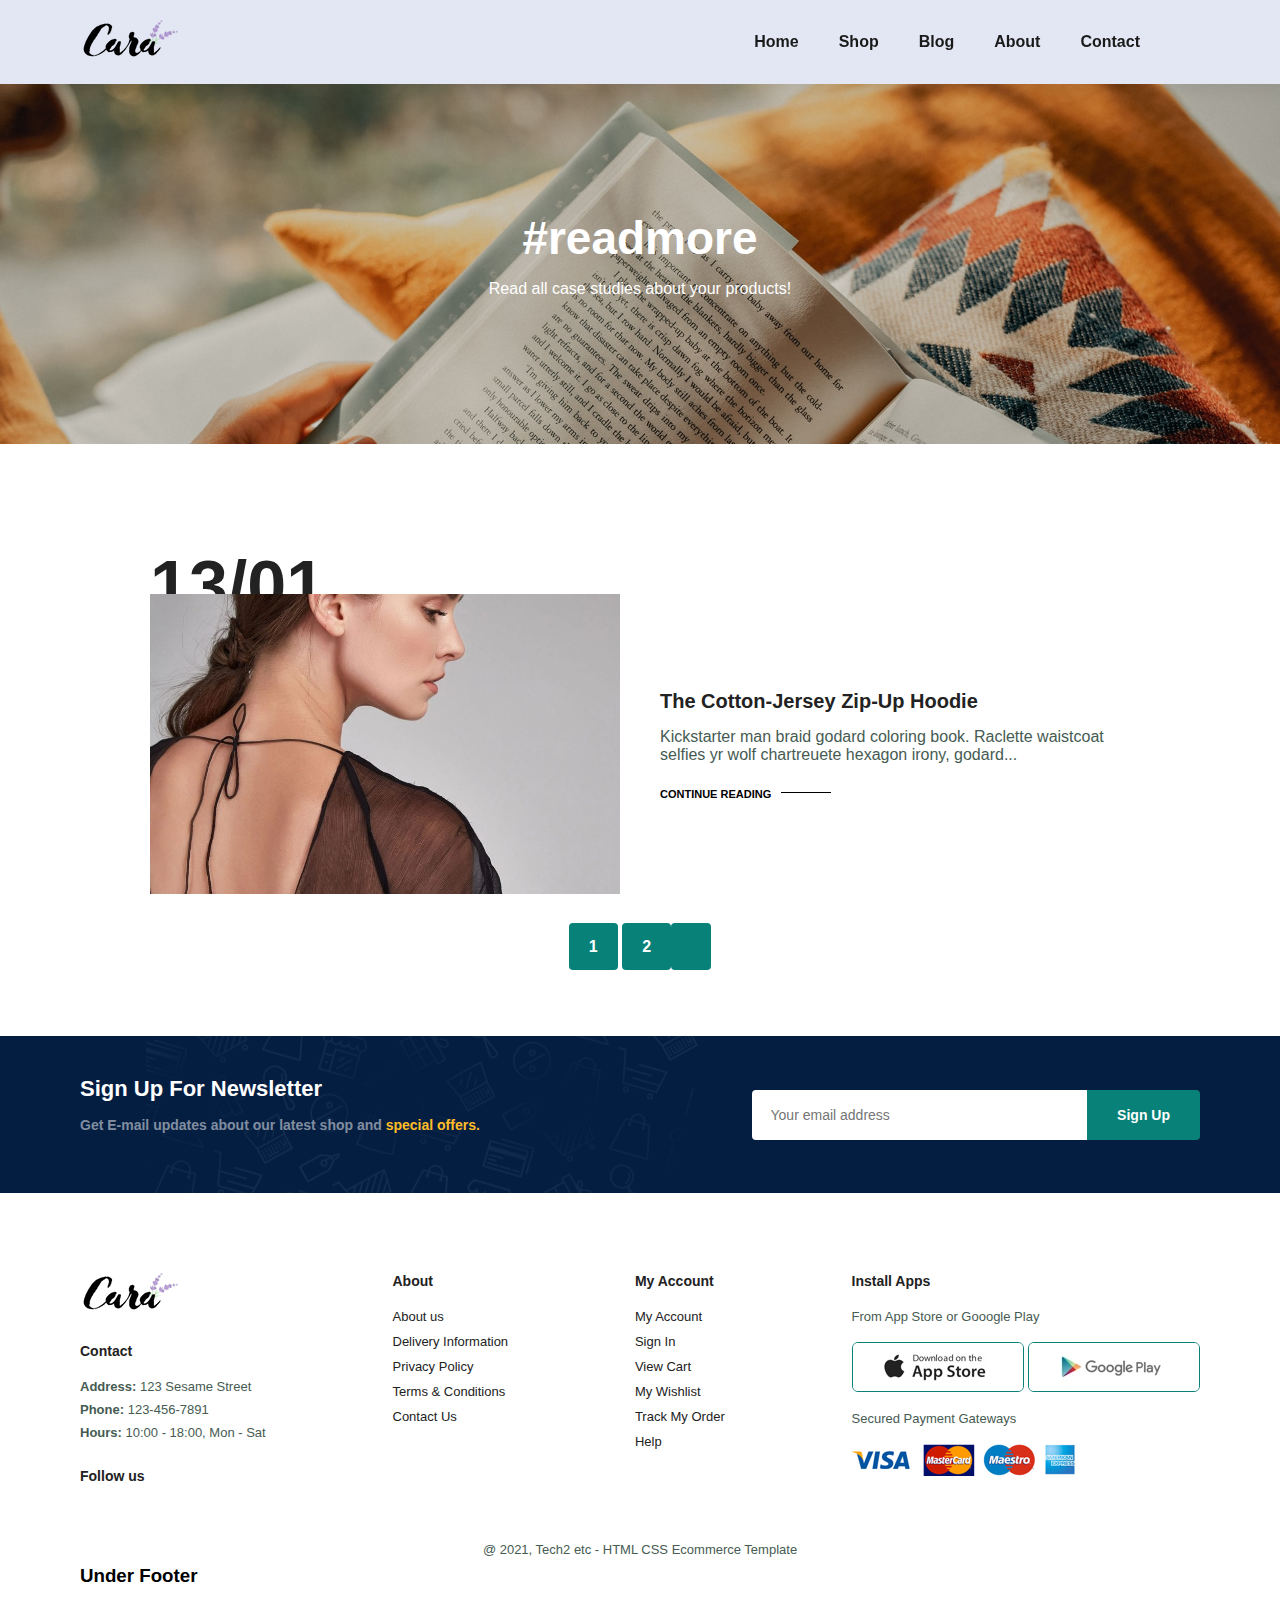
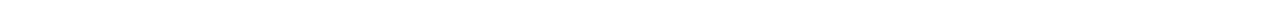
==== blog.html @ 8a9cee1c "Commiting ecommerece website" ====
<!DOCTYPE html>
<html lang="en">
  <head>
    <meta charset="UTF-8">
    <meta name="viewport" content="width=device-width, initial-scale=1.0">
    <meta http-equiv="X-UA-Compatible" content="ie=edge">
    <title>HTML 5 Boilerplate</title>
    <link rel="stylesheet" href="styles.css">
    <link rel="stylesheet" href="https://use.fontawesome.com/releases/v5.15.4/css/all.css" integrity="sha384-DyZ88mC6Up2uqS4h/KRgHuoeGwBcD4Ng9SiP4dIRy0EXTlnuz47vAwmeGwVChigm" crossorigin="anonymous"/>

  </head>
  <body> 
    <section id="header">
        <a href="#"><img src="images/logo.png" class="logo" alt="logo-pic"></a>

        <div>
            <ul id="navbar">
                <li><a href="index.html">Home</a></li>
                <li><a href="shop.html">Shop</a></li>
                <li><a class="active" href="blog.html">Blog</a></li>
                <li><a href="about.html">About</a></li>
                <li><a href="contact.html">Contact</a></li>
                <li><a href="cart.html"><i id="lg-bag" class="fas fa-shopping-cart"></i></a></li>
                <a href="#" id="close"><i class="far fa-times"></i></a>
            </ul>
        </div>
        <div id="mobile">
          <a href="cart.html"><i class="fas fa-shopping-cart"></i></a>
          <i id="bar" class="fas fa-outdent"></i>
        </div>
    </section>

    <section id="page-header" class="blog-header">
      <h2>#readmore</h2>
      <p>Read all case studies about your products! </p>
    </section>

    <section id="blog">
        <div class="blog-box">
            <div class="blog-img">
                <img src="images/blog/b1.jpg" alt="">
            </div>
            <div class="blog-details">
                <h4>The Cotton-Jersey Zip-Up Hoodie</h4>
                <p>Kickstarter man braid godard coloring book. Raclette waistcoat selfies 
                    yr wolf chartreuete hexagon irony, godard...
                </p>
                <a href="#">CONTINUE READING</a>
            </div>
            <h1>13/01</h1>
        </div>
    </section>

    <section id="pagination" class="section-p1">
      <a href="#">1</a>
      <a href="#">2</a>
      <a href="#"><i class="fas fa-long-arrow-alt-right"></i></a>
    </section>

    <section id="newsletter" class="section-p1 section-m1">
      <div class="newstext">
        <h4>Sign Up For Newsletter</h4>
        <p>Get E-mail updates about our latest shop and <span>special offers.</span></p>
      </div>
      <div class="form">
        <input type="text" placeholder="Your email address">
        <button class="normal">Sign Up</button>
      </div>
      
    </section>
    
    <footer class="section-p1">
      <div class="col">
        <img class="logo" src="images/logo.png" alt="logo pic">
        <h4>Contact</h4>
        <p><strong>Address: </strong> 123 Sesame Street</p>
        <p><strong>Phone: </strong> 123-456-7891</p>
        <p><strong>Hours: </strong> 10:00 - 18:00, Mon - Sat </p>
        <div class="follow">
          <h4>Follow us</h4>
          <div class="icon">
            <i class="fab fa-facebook-f"></i>
            <i class="fab fa-twitter"></i>
            <i class="fab fa-instagram"></i>
            <i class="fab fa-pinterest-p"></i>
            <i class="fab fa-youtube"></i>
          </div>
        </div>
      </div>

      <div class="col">
        <h4>About</h4>
        <a href="#">About us</a>
        <a href="#">Delivery Information</a>
        <a href="#">Privacy Policy</a>
        <a href="#">Terms & Conditions</a>
        <a href="#">Contact Us</a>
      </div>

      <div class="col">
        <h4>My Account</h4>
        <a href="#">My Account</a>
        <a href="#">Sign In</a>
        <a href="#">View Cart</a>
        <a href="#">My Wishlist</a>
        <a href="#">Track My Order</a>
        <a href="#">Help</a>
      </div>

      <div class="col install">
        <h4>Install Apps</h4>
        <p>From App Store or Gooogle Play</p>
        <div class="row">
          <img src="images/pay/app.jpg" alt="">
          <img src="images/pay/play.jpg" alt="">
        </div>
        <p>Secured Payment Gateways</p>
        <img src="images/pay/pay.png" alt="">
      </div>

      <div class="copyright">
        <p>@ 2021, Tech2 etc - HTML CSS Ecommerce Template</p>
      </div>
      <div class="under-footer">
        <h3>Under Footer</h3>
      </div>
    </footer>






	<script src="script.js"></script>
  </body>
</html>
---- styles.css ----
@import url('https://fonts.googleapis.com/css2?family=Italiana&family=Outfit&display=swap');

*{
    margin: 0;
    padding: 0;
    box-sizing: border-box;
    font-family:'Spartan', sans-serif;
}

h1{
    font-size: 50px;
    line-height: 64px;
    color: #222;
}

h2{
    font-size: 46px;
    line-height: 54px;
    color: #222;
}

h4{
    font-size: 20px;
    color: #222;
}

h6{
    font-weight: 700;
    font-size: 12px;
}

p{
    font-size: 16px;
    color: #465b52;
    margin: 15px 0 20px 0;
}

.section-p1{
    padding: 40px 80px;
}

.section-m1{
    margin: 40px 0;
}

button.normal{
    font-size: 14px;
    font-weight: 600;
    padding: 15px 30px;
    color: #000;
    background-color: #fff;
    border-radius: 4px;
    cursor: pointer;
    border: none;
    outline: none;
    transition: 0.2s;
}

button.white{
    font-size: 13px;
    font-weight: 600;
    padding: 11px 18px;
    color: #fff;
    background-color: transparent;
    border-radius: 4px;
    cursor: pointer;
    border: 1px solid #fff;
    outline: none;
    transition: 0.2s;
}

body{
    width: 100%;
}

#header{
    display: flex;
    align-items: center;
    justify-content: space-between;
    padding: 20px 80px;
    background: #E3E6F3;
    box-shadow: 0 5px 15px rgba(0, 0, 0, 0.06);
    z-index: 999;
    position: sticky;
    top: 0;
    left: 0;
}

#navbar{
    display: flex;
    align-items: center;
    justify-content: center;
}

#navbar li{
    list-style: none;
    padding: 0 20px;
    position: relative;
}

#navbar li a{
    text-decoration: none;
    font-size: 16px;
    font-weight: 600;
    color: #1a1a1a;
    transition: 0.3 ease;
}

#navbar li a:hover,
#navbar li a:active{
    color: #088178;
}

#mobile{
    display: none;
    align-items: center;

}

#navbar li a:active::after,
#navbar li a:hover::after{
    content:"";
    width: 30%;
    height: 2px;
    background: #088178;
    position: absolute;
    bottom: -4px;
    left: 20px;
}

/* Hero Page */
#hero{
    background-image: url("images/hero4.png");
    height: 90vh;
    width: 100%;
    background-size: cover;
    background-position: top 25% right 0%;
    padding: 0 80px;
    display: flex;
    flex-direction: column;
    align-items: flex-start; 
    justify-content: center;
}

#hero h4{
    padding-bottom: 15px;
}

#hero h1{
    color: #088178;
}

#hero button{
    background-image: url("images/button.png");
    background-color: transparent;
    color: #088178;
    border: 0;
    padding: 14px 80px 14px 65px;
    background-repeat: no-repeat;
    cursor: pointer;
    font-weight: 700;
    font-size: 15px;
}

#feature{
    display: flex;
    align-items: center;
    justify-content: space-between;
    flex-wrap: wrap;
}

#feature .fe-box{
    width: 180px;
    text-align: center;
    padding: 25px 15px;
    box-shadow: 20px 20px 34px rgba(0, 0, 0, 0.03);
    border: 1px solid #cce7d0;
    border-radius: 4px;
    margin: 15px 0;
}

#feature .fe-box:hover{
    box-shadow: 10pc 10px 54px rgba(0, 0, 0, 0.03);
}

#feature .fe-box img{
    width: 100%;
    margin-bottom: 10px;
}

#feature .fe-box h6{
    display: inline-block;
    padding: 9px 8px 6px 8px;
    line-height: 1;
    border-radius: 4px;
    color: #088178;
    background-color: #fddde4;
}

#feature .fe-box:nth-child(2) h6{
    background-color: #cdebbc;

}

#feature .fe-box:nth-child(3) h6{
    background-color: #d1e8f2;

}

#feature .fe-box:nth-child(4) h6{
    background-color: #cdd4f8;

}

#feature .fe-box:nth-child(5) h6{
    background-color: #f6dbf6;

}

#feature .fe-box:nth-child(6) h6{
    background-color: #fff2e5;

}

#product1 {
    text-align: center;
}

#product1 .pro-container{
    display: flex;
    justify-content: space-between;
    padding-top: 20px;
    flex-wrap: wrap;
}

#product1 .pro{
    width: 23%;
    min-width: 250px;
    padding: 10px 12px;
    border: 1px solid #cce7d0;
    border-radius: 20px;
    cursor: pointer;
    box-shadow: 20px 20px 30px rgba(0, 0, 0, 0.02);
    margin: 15px 0;
    transition: 0.2s ease;
    position: relative;
}

#product1 .pro:hover{
    box-shadow: 20px 20px 30px rgba(0, 0, 0, 0.02);

}

#product1 .pro img{
    width: 100%;
    border-radius: 20px;
}

#product1 .pro .des{
    text-align: start;
    padding: 10px 0;

}

#product1 .pro .des span{
    color: #606063;
    font-size: 12px;
}

#product1 .pro .des h5{
    padding-top: 7px;
    color: #1a1a1a;
    font-size: 14px;
}

#product1 .pro .des i{
    font-size: 12px;
    color: rgb(243, 181, 25);

} 

#product1 .pro .des h4{
    padding-top: 7px;
    font-size: 15px;
    font-weight: 700;
    color: #088178;
}

#product1 .pro .cart{
    width: 40px;
    height: 40px;
    line-height: 40px;
    border-radius: 50px;
    background-color: #e8f6ea;
    font-weight: 500;
    color: #088178;
    position: absolute;
    bottom: 20px;
    right: 10px;
}

#banner{
    display: flex;
    flex-direction: column;
    justify-content: center;
    align-items: center;
    text-align: center;
    background-image: url("images/banner/b2.jpg");
    width: 100%;
    height: 40vh;
    background-size: cover;
    background-position: center;
}

#banner h4{
    color: #fff;
    font-size: 16px;
}

#banner h2{
    color: #fff;
    font-size: 30px;
    padding: 10px 0;
}

#banner h2 span{
    color: #ef3636;
}

#banner button:hover{
    background: #088178;
    color: #fff;

}

#sm-banner{
    display: flex;
    justify-content: space-between;
    flex-wrap: wrap;
}

#sm-banner .banner-box{
    display: flex;
    flex-direction: column;
    justify-content: center;
    align-items: flex-start;
    background-image: url("images/banner/b17.jpg");
    min-width: 580px;
    height: 50vh;
    background-size: cover;
    background-position: center;
    padding: 30px;
}

#sm-banner .banner-box2{
    background-image: url("images/banner/b10.jpg");

}

#sm-banner h4{
    color: #fff;
    font-size: 20px;
    font-weight: 300;
}
#sm-banner h2{
    color: #fff;
    font-size: 28px;
    font-weight: 800;
}
#sm-banner span{
    color: #fff;
    font-size: 14px;
    font-weight: 500;
    padding-bottom: 15px;
}

#sm-banner .banner-box:hover button{
    background: #088178;
    border: 1px solid #088178;
}

#banner3{
    display: flex;
    justify-content: space-between;
    flex-wrap: wrap;
    padding: 0 80px;
}

#banner3  .banner-box{
    display: flex;
    flex-direction: column;
    justify-content: center;
    align-items: flex-start;
    background-image: url("images/banner/b7.jpg");
    min-width: 30%;
    height: 30vh;
    background-size: cover;
    background-position: center;
    padding: 20px;
    margin-bottom: 20px;
}

#banner3  .banner-box2{
    background-image: url("images/banner/b4.jpg");
}

#banner3  .banner-box3{
    background-image: url("images/banner/b18.jpg");
}

#banner3  h2{
    color: white;
    font-weight: 900;
    font-size: 22px;
}

#banner3  h3{
    color: #ec544e;
    font-weight: 800;
    font-size: 15px;
}

#newsletter{
    display: flex;
    justify-content: space-between;
    flex-wrap: wrap;
    align-items: center;
    background-image: url("images/banner/b14.png");
    background-repeat: no-repeat;
    background-position: 20% 30%;
    background-color: #041e42;
}

#newsletter h4{
    font-size: 22px;
    font-weight: 700;
    color: #fff;
}

#newsletter p{
    font-size: 14px;
    font-weight: 600;
    color: #818ea0;
}
#newsletter p span{
    color: #ffbd27;
}

#newsletter .form{
    display: flex;
    width: 40%;
}

#newsletter input{
    height: 3.125rem;
    padding: 0 1.25em;
    font-size: 14px;
    width: 100%;
    border: 1px solid transparent;
    border-radius: 4px;
    outline: none;
    border-top-right-radius: 0;
    border-bottom-right-radius: 0;
}

#newsletter button{
    background-color: #088178;
    color: #fff;
    white-space: nowrap;
    border-top-left-radius: 0;
    border-bottom-left-radius: 0;
}

footer{
    display: flex;
    flex-wrap: wrap;
    justify-content: space-between; 
}

footer .col{
    display: flex;
    flex-direction: column;
    align-items: flex-start;
    margin-bottom: 20px; 
}

footer .logo{
    margin-bottom: 30px;
}

footer h4{
    font-size: 14px;
    padding-bottom: 20px;
}

footer p{
    font-size: 13px;
    margin: 0 0 8px 0;
}


footer a{
    font-size: 13px;
    text-decoration: none;
    color: #222;
    margin-bottom: 10px;
}

footer .follow{
    margin-top: 20px;
}

footer .follow i{
    color: #465b52;
    padding-right: 4px;
    cursor: pointer;
}

footer .install .row img{
    border: 1px solid #088178;
    border-radius: 6px;
}

footer .install img{
    margin: 10px 0px 15px 0;
}

footer .follow i:hover,
footer a:hover {
    color: #088178;
}

footer .copyright{
    width: 100%;
    text-align: center;
}

/* Media Query */
@media (max-width: 799px){
    .section-p1{
        padding: 40px 40px;
    }
    #navbar {
        display: flex;
        flex-direction: column;
        align-items: center;
        justify-content: center;
        position: fixed;
        top: 0;
        right: -300px;
        height: 100vh;
        width: 300px;
        background-color: #E3E6F3;
        box-shadow: 0 40px 60px rgba(0, 0, 0, 0.1);
        padding: 80px 0 0 10px;
        transition: 0.3s;
    }

    #navbar.active{
        right: 0px;
    }

    #navbar li{
        margin-bottom: 25px;

    }

    #mobile{
        display: flex;
        align-items: center;
    
    }

    #mobile i{
        color: #1a1a1a;
        font-size: 24px;
        padding-left: 20px;

    }

    #close{
        display: initial;
        position: absolute;
        top: 30px;
        left: 30px;
        color: #222;
        font-size: 24px;
    }

    #lg-bag{
        display: none;

    }

    #hero {
        height: 70vh;
        padding: 0 80px;
        background-position: top 30% right 30%;
    }

    #feature {
        justify-content: center;
    }

    #feature .fe-box {
        margin: 15px 15px;
    }

    #product1 .pro-container{
        justify-content: center;
    }
    #product1 .pro{
        margin: 15px;
    }
    #banner{
        height: 20vh;
    }
    #sm-banner .banner-box{
        min-width: 100%;
        height: 30vh;
    }
    #banner3{
        padding: 0px 40px;
    }
    #banner3 .banner-box{
        width: 28%;
    }
    #newsletter .form{
        width: 70%;
    } 

}

@media (max-width: 480px) {
    .section-p1{
        padding: 20px;
    }
    #header {
        padding: 10px 30px;
    }
    h1{
        font-size: 38px;
    }
    h2{
        font-size: 32px;
    }
    #hero{
        padding: 0px 20px;
        background-position: 155%;
    }
    #feature{
        justify-content: space-between
    }
    #feature .fe-box{
        width: 155px;
        margin: 0 0 15px 0;
    }
    #product1 .pro{
        width: 100%;
    }
    #banner{
        height: 40vh;
    }
    #sm-banner .banner-box{
        height: 40vh;
    }
    #sm-banner .banner-box2{
        margin-top: 20px;
    }
    #banner3{
        padding: 0 20px;
    }
    #banner3 .banner-box{
        width: 100%;
    }
    #newsletter{
        padding: 40px 20px;
    }
    #newsletter .form{
        width: 100%
    }
    footer .copyright{
        text-align: start;
    }

    /* Single Product */
    #prodetails {
        display: flex;
        flex-direction: column;
    }
    #prodetails .single-pro-image{
        width: 100%;
        margin-right: 0px;
    }
    #prodetails .single-pro-details{
        width: 100%;
    }

}  

/* Shop Page */
#page-header{
    background-image: url("images/banner/b1.jpg");
    width: 100%;
    height: 40vh;
    background-size: cover;
    display: flex;
    justify-content: center;
    text-align: center;
    flex-direction: column;
    padding: 14px;
}

#page-header h2,
#page-header p{
    color: #fff;
}

#pagination{
    text-align: center;
}

#pagination a{
    text-decoration: none;
    background-color: #088178;
    padding: 15px 20px;
    border-radius: 4px;
    color: #fff;
    font-weight: 600;
}

#pagination a i{
    font-size: 16px;
    font-weight: 600;
}

/* Single Product  */
#prodetails{
    display: flex;
    margin-top: 20px;

}

#prodetails .single-pro-image{
    width: 40%;
    margin-right: 50px;
}

.small-img-group{
    display: flex;
    justify-content: space-between;
}

.small-img-col{
    flex-basis: 24%;
    cursor: pointer;
}

#prodetails .single-pro-details{
    width: 50%;
    padding-top: 30px;
}

#prodetails .single-pro-details h4{
    padding: 40px 0 20px 0; 
}

#prodetails .single-pro-details h2{
    font-size: 26px;
}

#prodetails .single-pro-details select{
    display: block;
    padding: 5px 10px;
    margin-bottom: 10px;
}

#prodetails .single-pro-details input{
    width: 50px;
    height: 47px;
    padding-left: 10px;
    font-size: 16px;
    margin-right: 10px;
}

#prodetails .single-pro-details input:focus{
    outline: none;
}

#prodetails .single-pro-details button{
    background: #088178;
    color: #fff;
}

#prodetails .single-pro-details span{
    line-height: 25px;
}

/* Blog Page */
#page-header.blog-header{
    background-image: url("images/banner/b19.jpg");

}

#blog{
    padding: 150px 150px 0px 150px;
}

#blog .blog-box{
    display: flex;
    align-items: center;
    width: 100%;
    position: relative;
}

#blog .blog-img{
    width: 50%;
    margin-right: 40px;
}

#blog img{
    width: 100%;
    height: 300px;
    object-fit: cover;
}

#blog .blog-details{
    width: 50%;
}

#blog .blog-details a{
    text-decoration: none;
    font-size: 11px;
    color: #000;
    font-weight: 700;
    position: relative;
    transition: 0.3s;
}

#blog .blog-details a::after{
    content: "";
    width: 50px;
    height: 1px;
    background-color: black;
    position: absolute;
    top: 4px;
    right: -60px;
}

#blog .blog-details a:hover{
    color: #088178;
}

#blog .blog-details a:hover::after{
    background-color: #088178;
}

#blog .blog-box h1{
    position: absolute;
    top: -40px;
    left: 0;
    font-size: 70px;
    font-weight: 700;
    z-index: -9;
}
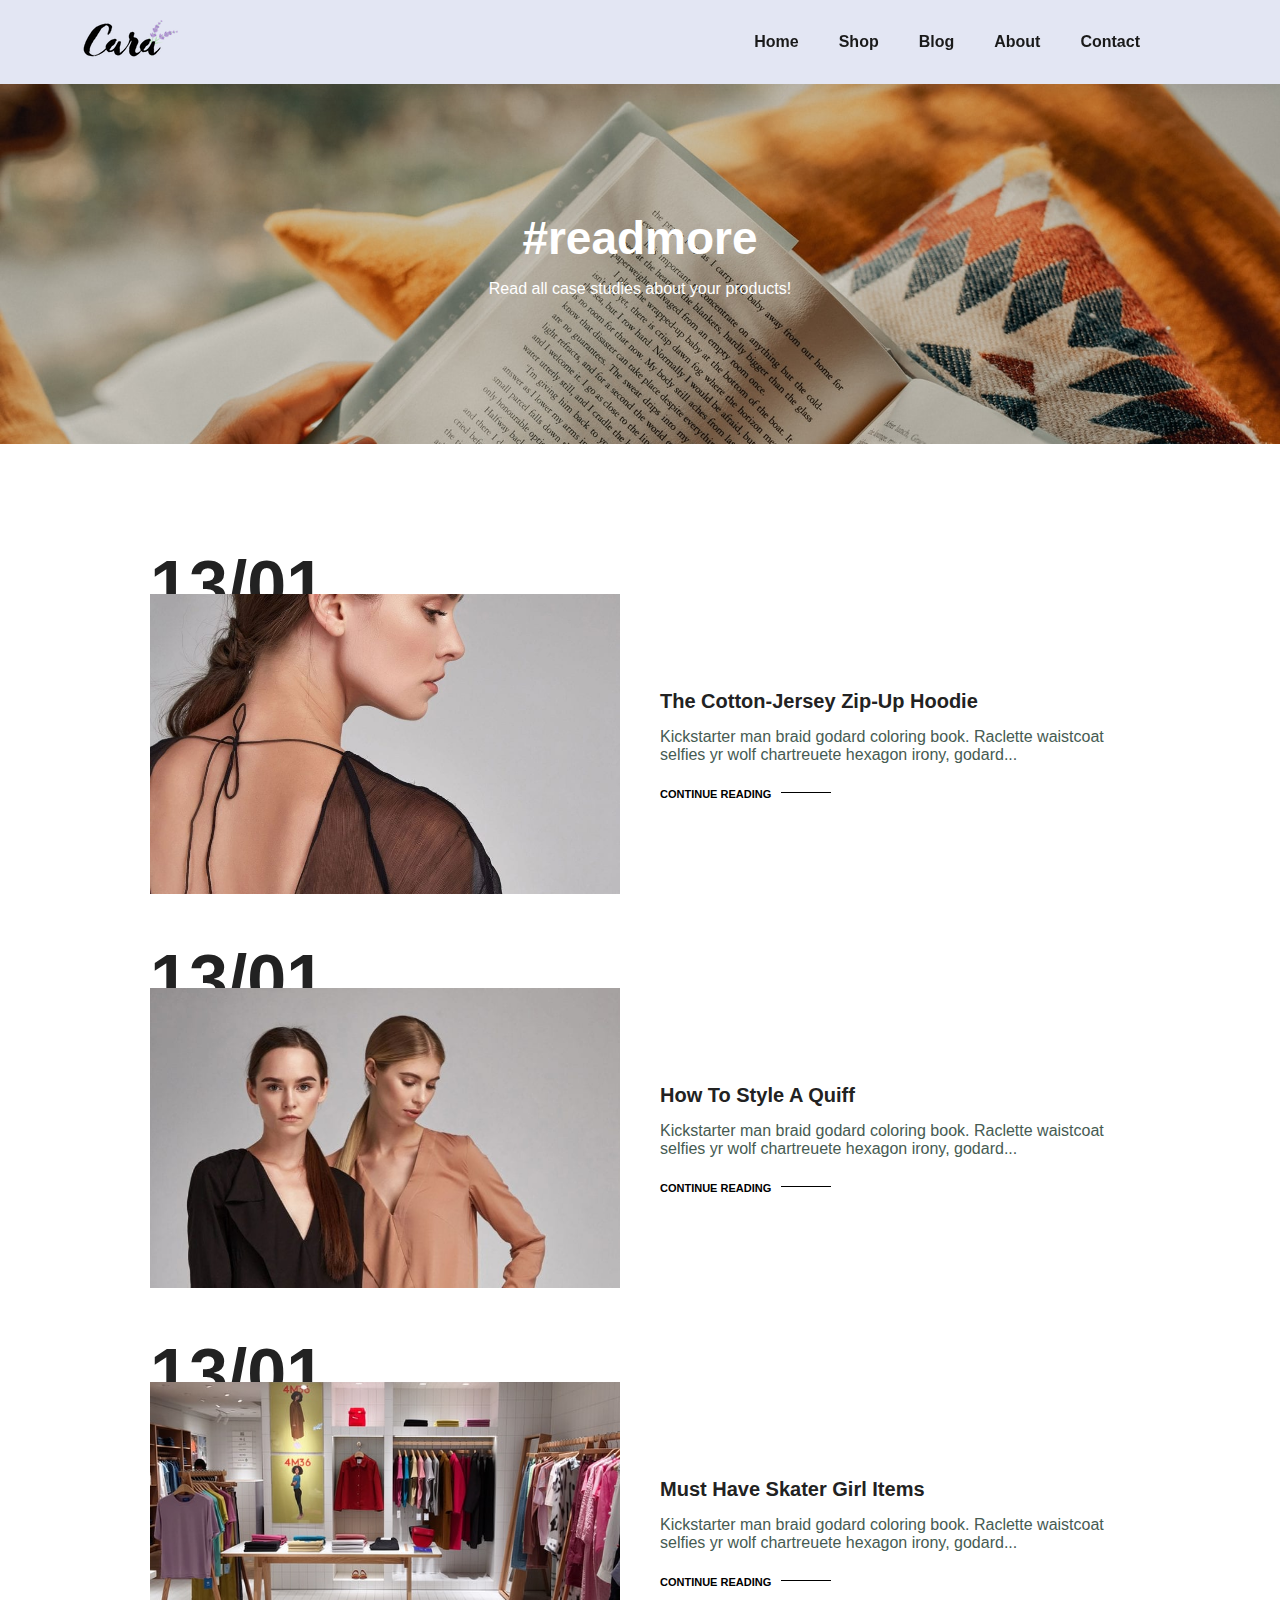
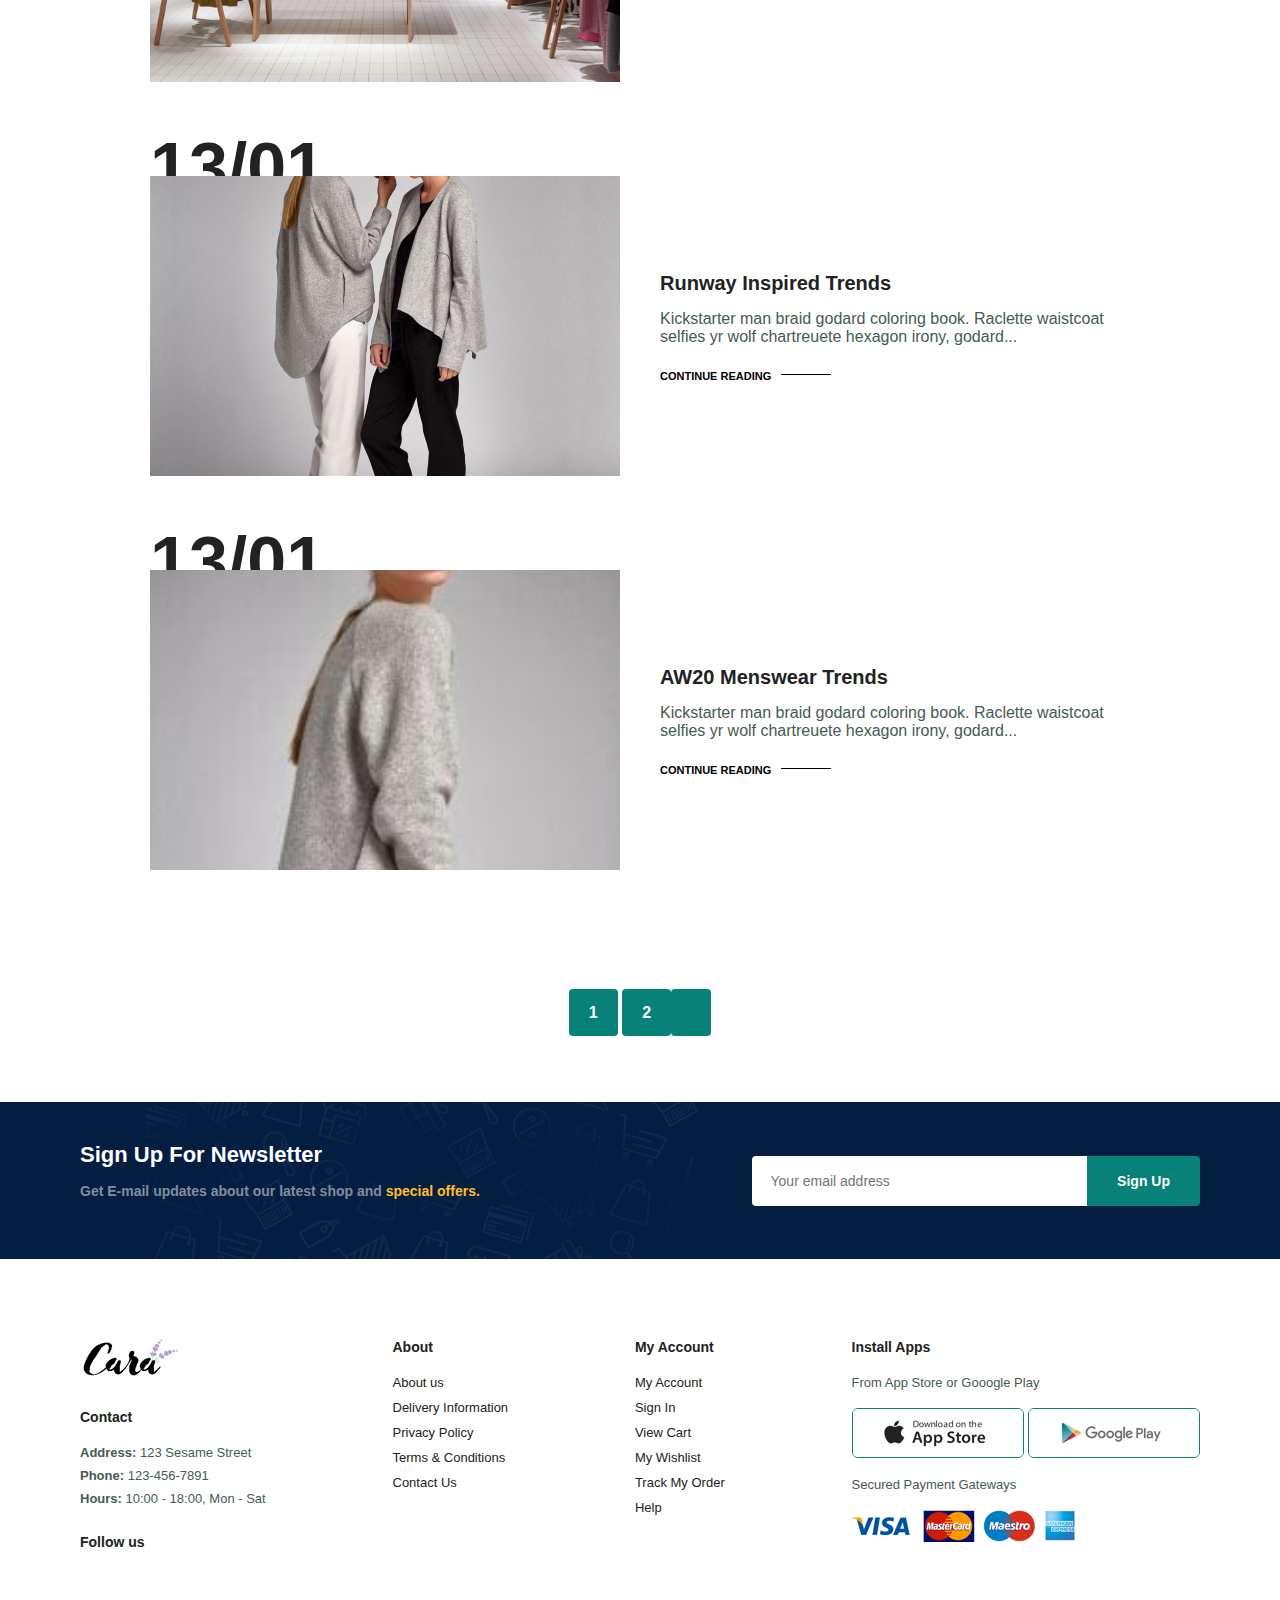
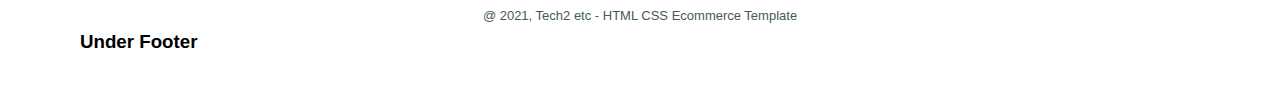
==== commit 4e3a8f4c: "Adding blog page content" ====
--- a/blog.html
+++ b/blog.html
@@ -49,6 +49,59 @@
             </div>
             <h1>13/01</h1>
         </div>
+        <div class="blog-box">
+          <div class="blog-img">
+              <img src="images/blog/b2.jpg" alt="">
+          </div>
+          <div class="blog-details">
+              <h4>How To Style A Quiff</h4>
+              <p>Kickstarter man braid godard coloring book. Raclette waistcoat selfies 
+                  yr wolf chartreuete hexagon irony, godard...
+              </p>
+              <a href="#">CONTINUE READING</a>
+          </div>
+          <h1>13/01</h1>
+      </div>
+      <div class="blog-box">
+          <div class="blog-img">
+              <img src="images/blog/b3.jpg" alt="">
+          </div>
+          <div class="blog-details">
+              <h4>Must Have Skater Girl Items</h4>
+              <p>Kickstarter man braid godard coloring book. Raclette waistcoat selfies 
+                  yr wolf chartreuete hexagon irony, godard...
+              </p>
+              <a href="#">CONTINUE READING</a>
+          </div>
+          <h1>13/01</h1>
+      </div>
+      <div class="blog-box">
+          <div class="blog-img">
+              <img src="images/blog/b4.jpg" alt="">
+          </div>
+          <div class="blog-details">
+              <h4>Runway Inspired Trends</h4>
+              <p>Kickstarter man braid godard coloring book. Raclette waistcoat selfies 
+                  yr wolf chartreuete hexagon irony, godard...
+              </p>
+              <a href="#">CONTINUE READING</a>
+          </div>
+          <h1>13/01</h1>
+      </div>
+      <div class="blog-box">
+        <div class="blog-img">
+            <img src="images/blog/b5.jpg" alt="">
+        </div>
+        <div class="blog-details">
+            <h4>AW20 Menswear Trends</h4>
+            <p>Kickstarter man braid godard coloring book. Raclette waistcoat selfies 
+                yr wolf chartreuete hexagon irony, godard...
+            </p>
+            <a href="#">CONTINUE READING</a>
+        </div>
+        <h1>13/01</h1>
+    </div>
+        
     </section>
 
     <section id="pagination" class="section-p1">
--- a/styles.css
+++ b/styles.css
@@ -696,6 +696,27 @@
         width: 100%;
     }
 
+    /* Blog Page */
+    #blog {
+        padding: 100px 20px 0px 20px !important;
+    }
+
+    #blog .blog-box{
+        display: flex;
+        flex-direction: column;
+        align-items: flex-start;
+    }
+
+    #blog .blog-img{
+        width: 100%;
+        margin-right: 0px;
+        margin-bottom: 30px;
+    }
+
+    #blog .blog-details{
+        width: 100%;
+    }
+
 }  
 
 /* Shop Page */
@@ -811,6 +832,7 @@
     align-items: center;
     width: 100%;
     position: relative;
+    padding-bottom: 90px;
 }
 
 #blog .blog-img{
